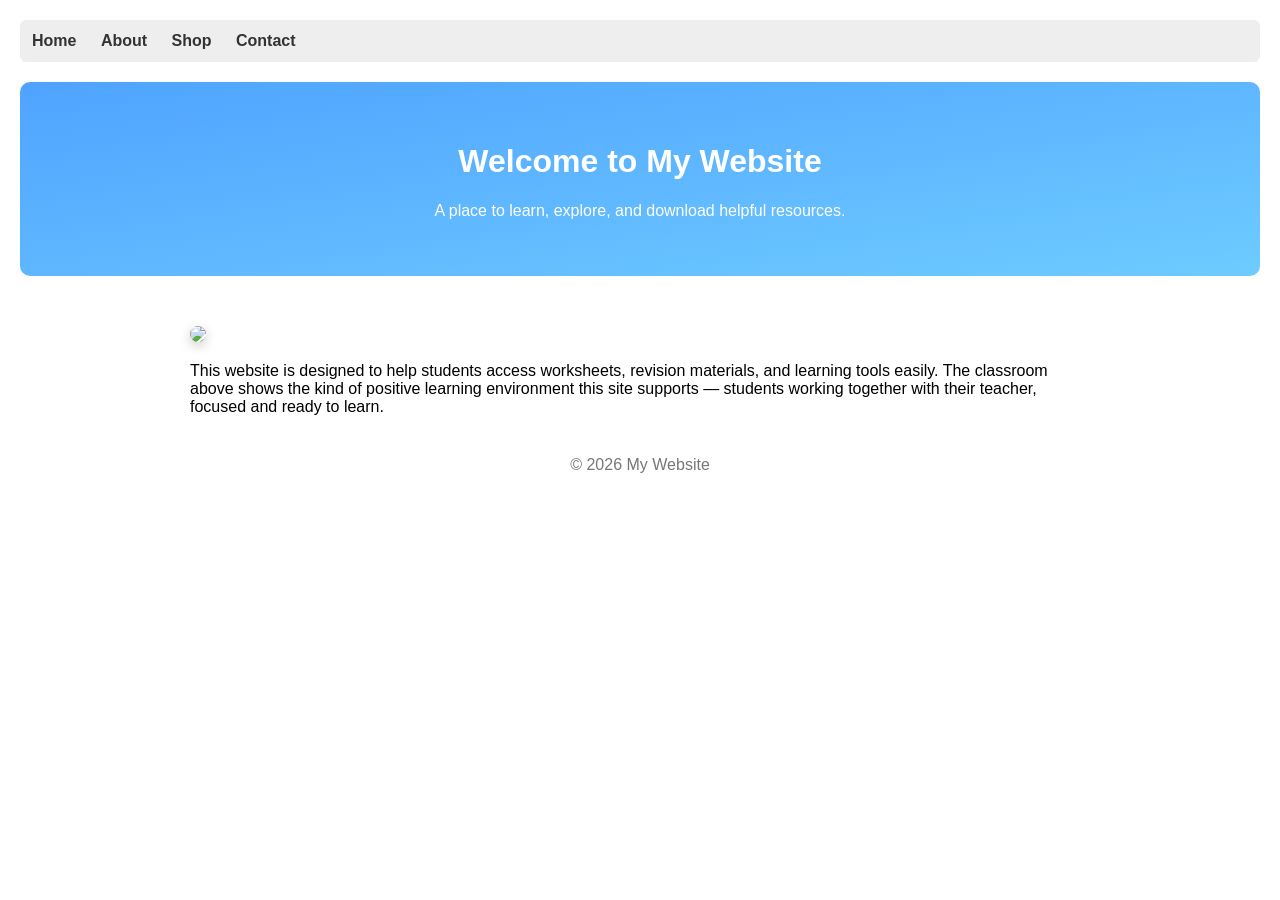
==== index.html @ 42e94f35 "Add files via upload" ====
<!DOCTYPE html>
<html>
<head>
    <title>Home</title>
    <link rel="stylesheet" href="style.css">
</head>
<body>

    <nav>
        <a href="index.html">Home</a>
        <a href="about.html">About</a>
        <a href="shop.html">Shop</a>
        <a href="contact.html">Contact</a>
    </nav>

    <div class="hero fade-in">
        <h1>Welcome to My Website</h1>
        <p>A place to learn, explore, and download helpful resources.</p>
    </div>

    <div class="container fade-in-slow">
        <img src="https://images.unsplash.com/photo-1596495577886-d920f1fb7238" class="hero-img">
        <p>This website is designed to help students access worksheets, revision materials, and learning tools easily. The classroom above shows the kind of positive learning environment this site supports — students working together with their teacher, focused and ready to learn.</p>
    </div>

    <footer>
        <p>© 2026 My Website</p>
    </footer>

    <script src="script.js"></script>
</body>
</html>
---- style.css ----
body {
    font-family: Arial, sans-serif;
    margin: 20px;
}

nav {
    background: #eee;
    padding: 12px;
    border-radius: 6px;
    margin-bottom: 20px;
}

nav a {
    margin-right: 20px;
    text-decoration: none;
    color: #333;
    font-weight: bold;
}

nav a:hover {
    color: #0078ff;
}

.container {
    max-width: 900px;
    margin: 0 auto;
}

.button {
    display: inline-block;
    padding: 10px 15px;
    background: #0078ff;
    color: white;
    text-decoration: none;
    border-radius: 5px;
}

.button:hover {
    background: #005fcc;
}

footer {
    margin-top: 40px;
    text-align: center;
    color: #777;
}
.hero {
    text-align: center;
    margin-bottom: 30px;
}

.hero-img {
    width: 100%;
    border-radius: 10px;
    margin-top: 20px;
}

/* Fade-in animations */
.fade-in {
    animation: fadeIn 1.2s ease-in-out;
}

.fade-in-slow {
    animation: fadeIn 2s ease-in-out;
}

@keyframes fadeIn {
    from { opacity: 0; transform: translateY(20px); }
    to { opacity: 1; transform: translateY(0); }
}
/* Hero section */
.hero {
    text-align: center;
    padding: 40px 20px;
    background: linear-gradient(to bottom right, #4fa3ff, #6ecbff);
    color: white;
    border-radius: 10px;
    margin-bottom: 30px;
}

/* Classroom images */
.hero-img {
    width: 100%;
    border-radius: 10px;
    margin-top: 20px;
    box-shadow: 0 4px 12px rgba(0,0,0,0.2);
}

/* Fade-in animations */
.fade-in {
    animation: fadeIn 1.2s ease-in-out;
}

.fade-in-slow {
    animation: fadeIn 2s ease-in-out;
}

@keyframes fadeIn {
    from { opacity: 0; transform: translateY(20px); }
    to { opacity: 1; transform: translateY(0); }
}

/* Hover animations for buttons */
.button:hover {
    transform: scale(1.05);
    transition: 0.2s;
}

/* Navigation hover underline */
nav a {
    position: relative;
}

nav a::after {
    content: "";
    position: absolute;
    width: 0%;
    height: 2px;
    background: #0078ff;
    left: 0;
    bottom: -3px;
    transition: 0.3s;
}

nav a:hover::after {
    width: 100%;
}
/* Subject boxes */
.subject-grid {
    display: grid;
    grid-template-columns: repeat(auto-fit, minmax(250px, 1fr));
    gap: 20px;
    margin-top: 20px;
}

.subject-box {
    background: #ffffff;
    padding: 20px;
    border-radius: 10px;
    box-shadow: 0 4px 12px rgba(0,0,0,0.1);
    transition: 0.3s;
}

.subject-box:hover {
    transform: translateY(-5px);
    box-shadow: 0 6px 16px rgba(0,0,0,0.15);
}

.subject-box h2 {
    margin-top: 0;
    color: #0078ff;
}

.subject-box p {
    margin-bottom: 15px;
}
.subject-icon {
    width: 100%;
    height: 150px;
    object-fit: cover;
    border-radius: 8px;
    margin-bottom: 10px;
}
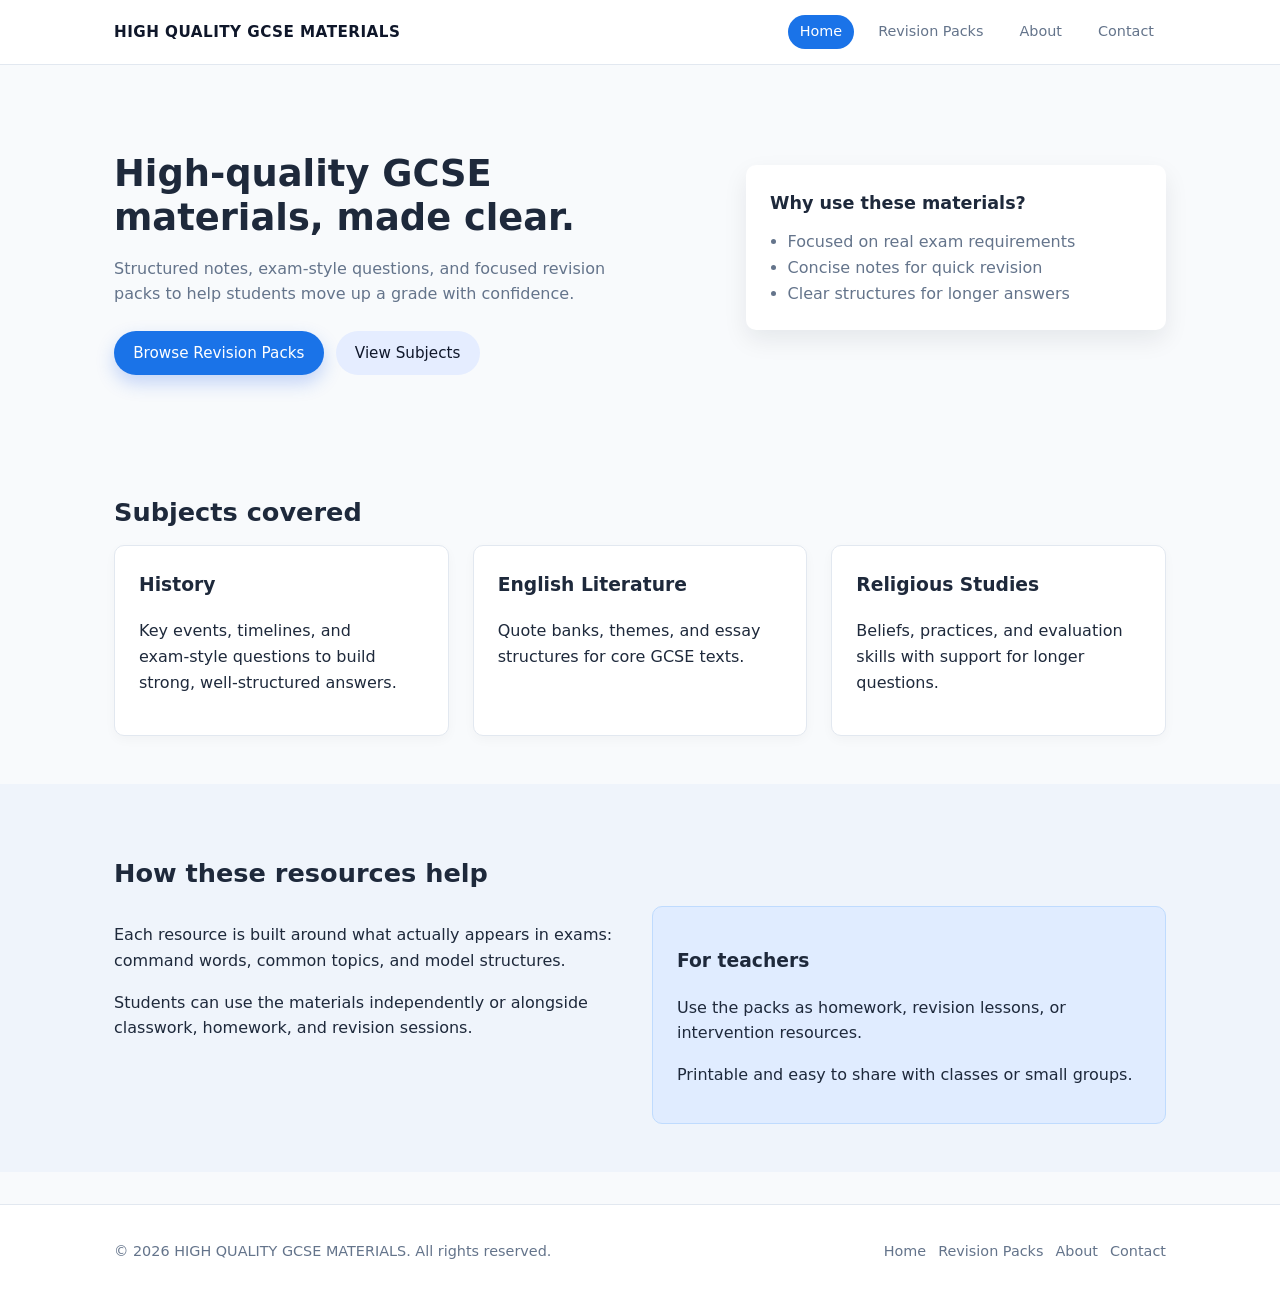
==== commit 946437aa: "Add files via upload" ====
--- a/index.html
+++ b/index.html
@@ -1,32 +1,98 @@
 <!DOCTYPE html>
-<html>
+<html lang="en">
 <head>
-    <title>Home</title>
-    <link rel="stylesheet" href="style.css">
+  <meta charset="UTF-8">
+  <title>HIGH QUALITY GCSE MATERIALS | Home</title>
+  <meta name="viewport" content="width=device-width, initial-scale=1">
+  <link rel="stylesheet" href="style.css">
 </head>
 <body>
+  <header class="site-header">
+    <div class="container nav-container">
+      <div class="logo">HIGH QUALITY GCSE MATERIALS</div>
+      <nav class="nav">
+        <a href="index.html" class="nav-link active">Home</a>
+        <a href="shop.html" class="nav-link">Revision Packs</a>
+        <a href="about.html" class="nav-link">About</a>
+        <a href="contact.html" class="nav-link">Contact</a>
+      </nav>
+    </div>
+  </header>
 
-    <nav>
+  <main>
+    <section class="hero">
+      <div class="container hero-inner">
+        <div class="hero-text">
+          <h1>High‑quality GCSE materials, made clear.</h1>
+          <p>Structured notes, exam‑style questions, and focused revision packs to help students move up a grade with confidence.</p>
+          <div class="hero-actions">
+            <a href="shop.html" class="btn btn-primary">Browse Revision Packs</a>
+            <a href="#subjects" class="btn btn-secondary">View Subjects</a>
+          </div>
+        </div>
+        <div class="hero-card">
+          <h2>Why use these materials?</h2>
+          <ul>
+            <li>Focused on real exam requirements</li>
+            <li>Concise notes for quick revision</li>
+            <li>Clear structures for longer answers</li>
+          </ul>
+        </div>
+      </div>
+    </section>
+
+    <section id="subjects" class="section">
+      <div class="container">
+        <h2 class="section-title">Subjects covered</h2>
+        <div class="grid grid-3">
+          <div class="card">
+            <h3>History</h3>
+            <p>Key events, timelines, and exam‑style questions to build strong, well‑structured answers.</p>
+          </div>
+          <div class="card">
+            <h3>English Literature</h3>
+            <p>Quote banks, themes, and essay structures for core GCSE texts.</p>
+          </div>
+          <div class="card">
+            <h3>Religious Studies</h3>
+            <p>Beliefs, practices, and evaluation skills with support for longer questions.</p>
+          </div>
+        </div>
+      </div>
+    </section>
+
+    <section class="section section-alt">
+      <div class="container">
+        <h2 class="section-title">How these resources help</h2>
+        <div class="grid grid-2">
+          <div>
+            <p>Each resource is built around what actually appears in exams: command words, common topics, and model structures.</p>
+            <p>Students can use the materials independently or alongside classwork, homework, and revision sessions.</p>
+          </div>
+          <div class="highlight-box">
+            <h3>For teachers</h3>
+            <p>Use the packs as homework, revision lessons, or intervention resources.</p>
+            <p>Printable and easy to share with classes or small groups.</p>
+          </div>
+        </div>
+      </div>
+    </section>
+  </main>
+
+  <footer class="site-footer">
+    <div class="container footer-inner">
+      <p>© <span id="year"></span> HIGH QUALITY GCSE MATERIALS. All rights reserved.</p>
+      <div class="footer-links">
         <a href="index.html">Home</a>
+        <a href="shop.html">Revision Packs</a>
         <a href="about.html">About</a>
-        <a href="shop.html">Shop</a>
         <a href="contact.html">Contact</a>
-    </nav>
+      </div>
+    </div>
+  </footer>
 
-    <div class="hero fade-in">
-        <h1>Welcome to My Website</h1>
-        <p>A place to learn, explore, and download helpful resources.</p>
-    </div>
-
-    <div class="container fade-in-slow">
-        <img src="https://images.unsplash.com/photo-1596495577886-d920f1fb7238" class="hero-img">
-        <p>This website is designed to help students access worksheets, revision materials, and learning tools easily. The classroom above shows the kind of positive learning environment this site supports — students working together with their teacher, focused and ready to learn.</p>
-    </div>
-
-    <footer>
-        <p>© 2026 My Website</p>
-    </footer>
-
-    <script src="script.js"></script>
+  <script>
+    document.getElementById('year').textContent = new Date().getFullYear();
+  </script>
 </body>
 </html>
--- a/style.css
+++ b/style.css
@@ -1,163 +1,375 @@
+:root {
+  --color-primary: #1A73E8;
+  --color-primary-dark: #1558b0;
+  --color-secondary: #0F172A;
+  --color-accent: #FACC15;
+  --color-bg: #F8FAFC;
+  --color-surface: #FFFFFF;
+  --color-border: #E2E8F0;
+  --color-text: #1E293B;
+  --color-muted: #64748B;
+  --radius-sm: 6px;
+  --radius-md: 10px;
+  --shadow-soft: 0 10px 25px rgba(15, 23, 42, 0.08);
+  --transition-fast: 0.18s ease-out;
+}
+
+*,
+*::before,
+*::after {
+  box-sizing: border-box;
+}
+
 body {
-    font-family: Arial, sans-serif;
-    margin: 20px;
-}
-
-nav {
-    background: #eee;
-    padding: 12px;
-    border-radius: 6px;
-    margin-bottom: 20px;
-}
-
-nav a {
-    margin-right: 20px;
-    text-decoration: none;
-    color: #333;
-    font-weight: bold;
-}
-
-nav a:hover {
-    color: #0078ff;
-}
+  margin: 0;
+  font-family: system-ui, -apple-system, BlinkMacSystemFont, "Inter", sans-serif;
+  background: var(--color-bg);
+  color: var(--color-text);
+  line-height: 1.6;
+}
+
+/* Layout */
 
 .container {
-    max-width: 900px;
-    margin: 0 auto;
-}
-
-.button {
-    display: inline-block;
-    padding: 10px 15px;
-    background: #0078ff;
-    color: white;
-    text-decoration: none;
-    border-radius: 5px;
-}
-
-.button:hover {
-    background: #005fcc;
-}
-
-footer {
-    margin-top: 40px;
-    text-align: center;
-    color: #777;
-}
+  width: 100%;
+  max-width: 1100px;
+  margin: 0 auto;
+  padding: 0 1.5rem;
+}
+
+/* Header */
+
+.site-header {
+  background: var(--color-surface);
+  border-bottom: 1px solid var(--color-border);
+  position: sticky;
+  top: 0;
+  z-index: 20;
+}
+
+.nav-container {
+  display: flex;
+  align-items: center;
+  justify-content: space-between;
+  height: 64px;
+}
+
+.logo {
+  font-weight: 700;
+  color: var(--color-secondary);
+  letter-spacing: 0.03em;
+  font-size: 0.95rem;
+}
+
+.nav {
+  display: flex;
+  gap: 0.75rem;
+}
+
+.nav-link {
+  text-decoration: none;
+  color: var(--color-muted);
+  font-size: 0.9rem;
+  padding: 0.35rem 0.75rem;
+  border-radius: 999px;
+  transition: background var(--transition-fast), color var(--transition-fast);
+}
+
+.nav-link:hover {
+  background: rgba(148, 163, 184, 0.12);
+  color: var(--color-secondary);
+}
+
+.nav-link.active {
+  background: var(--color-primary);
+  color: #fff;
+}
+
+/* Hero */
+
 .hero {
-    text-align: center;
-    margin-bottom: 30px;
-}
-
-.hero-img {
-    width: 100%;
-    border-radius: 10px;
-    margin-top: 20px;
-}
-
-/* Fade-in animations */
-.fade-in {
-    animation: fadeIn 1.2s ease-in-out;
-}
-
-.fade-in-slow {
-    animation: fadeIn 2s ease-in-out;
-}
-
-@keyframes fadeIn {
-    from { opacity: 0; transform: translateY(20px); }
-    to { opacity: 1; transform: translateY(0); }
-}
-/* Hero section */
-.hero {
-    text-align: center;
-    padding: 40px 20px;
-    background: linear-gradient(to bottom right, #4fa3ff, #6ecbff);
-    color: white;
-    border-radius: 10px;
-    margin-bottom: 30px;
-}
-
-/* Classroom images */
-.hero-img {
-    width: 100%;
-    border-radius: 10px;
-    margin-top: 20px;
-    box-shadow: 0 4px 12px rgba(0,0,0,0.2);
-}
-
-/* Fade-in animations */
-.fade-in {
-    animation: fadeIn 1.2s ease-in-out;
-}
-
-.fade-in-slow {
-    animation: fadeIn 2s ease-in-out;
-}
-
-@keyframes fadeIn {
-    from { opacity: 0; transform: translateY(20px); }
-    to { opacity: 1; transform: translateY(0); }
-}
-
-/* Hover animations for buttons */
-.button:hover {
-    transform: scale(1.05);
-    transition: 0.2s;
-}
-
-/* Navigation hover underline */
-nav a {
-    position: relative;
-}
-
-nav a::after {
-    content: "";
-    position: absolute;
-    width: 0%;
-    height: 2px;
-    background: #0078ff;
-    left: 0;
-    bottom: -3px;
-    transition: 0.3s;
-}
-
-nav a:hover::after {
-    width: 100%;
-}
-/* Subject boxes */
-.subject-grid {
-    display: grid;
-    grid-template-columns: repeat(auto-fit, minmax(250px, 1fr));
-    gap: 20px;
-    margin-top: 20px;
-}
-
-.subject-box {
-    background: #ffffff;
-    padding: 20px;
-    border-radius: 10px;
-    box-shadow: 0 4px 12px rgba(0,0,0,0.1);
-    transition: 0.3s;
-}
-
-.subject-box:hover {
-    transform: translateY(-5px);
-    box-shadow: 0 6px 16px rgba(0,0,0,0.15);
-}
-
-.subject-box h2 {
-    margin-top: 0;
-    color: #0078ff;
-}
-
-.subject-box p {
-    margin-bottom: 15px;
-}
-.subject-icon {
-    width: 100%;
-    height: 150px;
-    object-fit: cover;
-    border-radius: 8px;
-    margin-bottom: 10px;
-}
+  padding: 3.5rem 0 3rem;
+}
+
+.hero-inner {
+  display: grid;
+  grid-template-columns: minmax(0, 2fr) minmax(0, 1.4fr);
+  gap: 2rem;
+  align-items: center;
+}
+
+.hero-text h1 {
+  font-size: 2.3rem;
+  line-height: 1.2;
+  margin-bottom: 0.75rem;
+}
+
+.hero-text p {
+  color: var(--color-muted);
+  max-width: 32rem;
+}
+
+.hero-actions {
+  margin-top: 1.5rem;
+  display: flex;
+  flex-wrap: wrap;
+  gap: 0.75rem;
+}
+
+.hero-card {
+  background: var(--color-surface);
+  border-radius: var(--radius-md);
+  padding: 1.5rem;
+  box-shadow: var(--shadow-soft);
+}
+
+.hero-card h2 {
+  margin-top: 0;
+  margin-bottom: 0.75rem;
+  font-size: 1.1rem;
+}
+
+.hero-card ul {
+  padding-left: 1.1rem;
+  margin: 0;
+  color: var(--color-muted);
+}
+
+/* Sections */
+
+.section {
+  padding: 3rem 0;
+}
+
+.section-alt {
+  background: #EFF4FB;
+}
+
+.section-title {
+  font-size: 1.6rem;
+  margin-bottom: 0.75rem;
+}
+
+.section-intro {
+  color: var(--color-muted);
+  max-width: 32rem;
+  margin-bottom: 2rem;
+}
+
+/* Grid */
+
+.grid {
+  display: grid;
+  gap: 1.5rem;
+}
+
+.grid-2 {
+  grid-template-columns: repeat(auto-fit, minmax(260px, 1fr));
+}
+
+.grid-3 {
+  grid-template-columns: repeat(auto-fit, minmax(230px, 1fr));
+}
+
+/* Cards */
+
+.card {
+  background: var(--color-surface);
+  border-radius: var(--radius-md);
+  padding: 1.5rem;
+  border: 1px solid var(--color-border);
+  box-shadow: 0 4px 12px rgba(15, 23, 42, 0.03);
+}
+
+.card h3,
+.card h2 {
+  margin-top: 0;
+}
+
+/* Buttons */
+
+.btn {
+  display: inline-flex;
+  align-items: center;
+  justify-content: center;
+  padding: 0.6rem 1.2rem;
+  border-radius: 999px;
+  border: none;
+  cursor: pointer;
+  font-size: 0.95rem;
+  text-decoration: none;
+  transition: background var(--transition-fast), transform var(--transition-fast), box-shadow var(--transition-fast), color var(--transition-fast);
+}
+
+.btn-primary {
+  background: var(--color-primary);
+  color: #fff;
+  box-shadow: 0 8px 18px rgba(37, 99, 235, 0.25);
+}
+
+.btn-primary:hover {
+  background: var(--color-primary-dark);
+  transform: translateY(-1px);
+  box-shadow: 0 10px 22px rgba(37, 99, 235, 0.3);
+}
+
+.btn-secondary {
+  background: #E5EDFF;
+  color: var(--color-secondary);
+}
+
+.btn-secondary:hover {
+  background: #d7e3ff;
+}
+
+.btn.disabled {
+  opacity: 0.6;
+  cursor: default;
+  box-shadow: none;
+}
+
+/* Highlight / info */
+
+.highlight-box {
+  background: #E0ECFF;
+  border-radius: var(--radius-md);
+  padding: 1.25rem 1.5rem;
+  border: 1px solid #BFDBFE;
+}
+
+/* Products */
+
+.product-card {
+  display: flex;
+  flex-direction: column;
+  gap: 0.5rem;
+}
+
+.product-desc {
+  color: var(--color-muted);
+  font-size: 0.95rem;
+}
+
+.product-price {
+  font-weight: 600;
+  margin-top: 0.25rem;
+}
+
+.info-banner {
+  margin-top: 2rem;
+  padding: 1rem 1.25rem;
+  border-radius: var(--radius-md);
+  background: #FEF9C3;
+  border: 1px solid #FACC15;
+  color: #854D0E;
+  font-size: 0.95rem;
+}
+
+/* Contact */
+
+.contact-layout {
+  align-items: flex-start;
+}
+
+.contact-form .form-group {
+  margin-bottom: 1rem;
+}
+
+.contact-form label {
+  display: block;
+  font-size: 0.9rem;
+  margin-bottom: 0.25rem;
+  color: var(--color-secondary);
+}
+
+.contact-form input,
+.contact-form select,
+.contact-form textarea {
+  width: 100%;
+  padding: 0.55rem 0.7rem;
+  border-radius: var(--radius-sm);
+  border: 1px solid var(--color-border);
+  font: inherit;
+  color: var(--color-text);
+  background: #F9FAFB;
+}
+
+.contact-form input:focus,
+.contact-form select:focus,
+.contact-form textarea:focus {
+  outline: 2px solid var(--color-primary);
+  outline-offset: 1px;
+  background: #fff;
+}
+
+.form-note {
+  font-size: 0.85rem;
+  color: var(--color-muted);
+  margin-top: 0.5rem;
+}
+
+.contact-info p {
+  color: var(--color-muted);
+}
+
+.contact-list {
+  list-style: none;
+  padding-left: 0;
+  margin-top: 0.75rem;
+  color: var(--color-muted);
+}
+
+/* Footer */
+
+.site-footer {
+  border-top: 1px solid var(--color-border);
+  background: var(--color-surface);
+  padding: 1.25rem 0;
+  margin-top: 2rem;
+}
+
+.footer-inner {
+  display: flex;
+  flex-wrap: wrap;
+  align-items: center;
+  justify-content: space-between;
+  gap: 0.75rem;
+  font-size: 0.9rem;
+  color: var(--color-muted);
+}
+
+.footer-links {
+  display: flex;
+  gap: 0.75rem;
+}
+
+.footer-links a {
+  color: var(--color-muted);
+  text-decoration: none;
+  font-size: 0.9rem;
+}
+
+.footer-links a:hover {
+  color: var(--color-secondary);
+}
+
+/* Responsive */
+
+@media (max-width: 768px) {
+  .hero-inner {
+    grid-template-columns: 1fr;
+  }
+
+  .nav-container {
+    flex-direction: column;
+    align-items: flex-start;
+    gap: 0.5rem;
+    height: auto;
+    padding-top: 0.75rem;
+    padding-bottom: 0.75rem;
+  }
+
+  .nav {
+    flex-wrap: wrap;
+  }
+}
